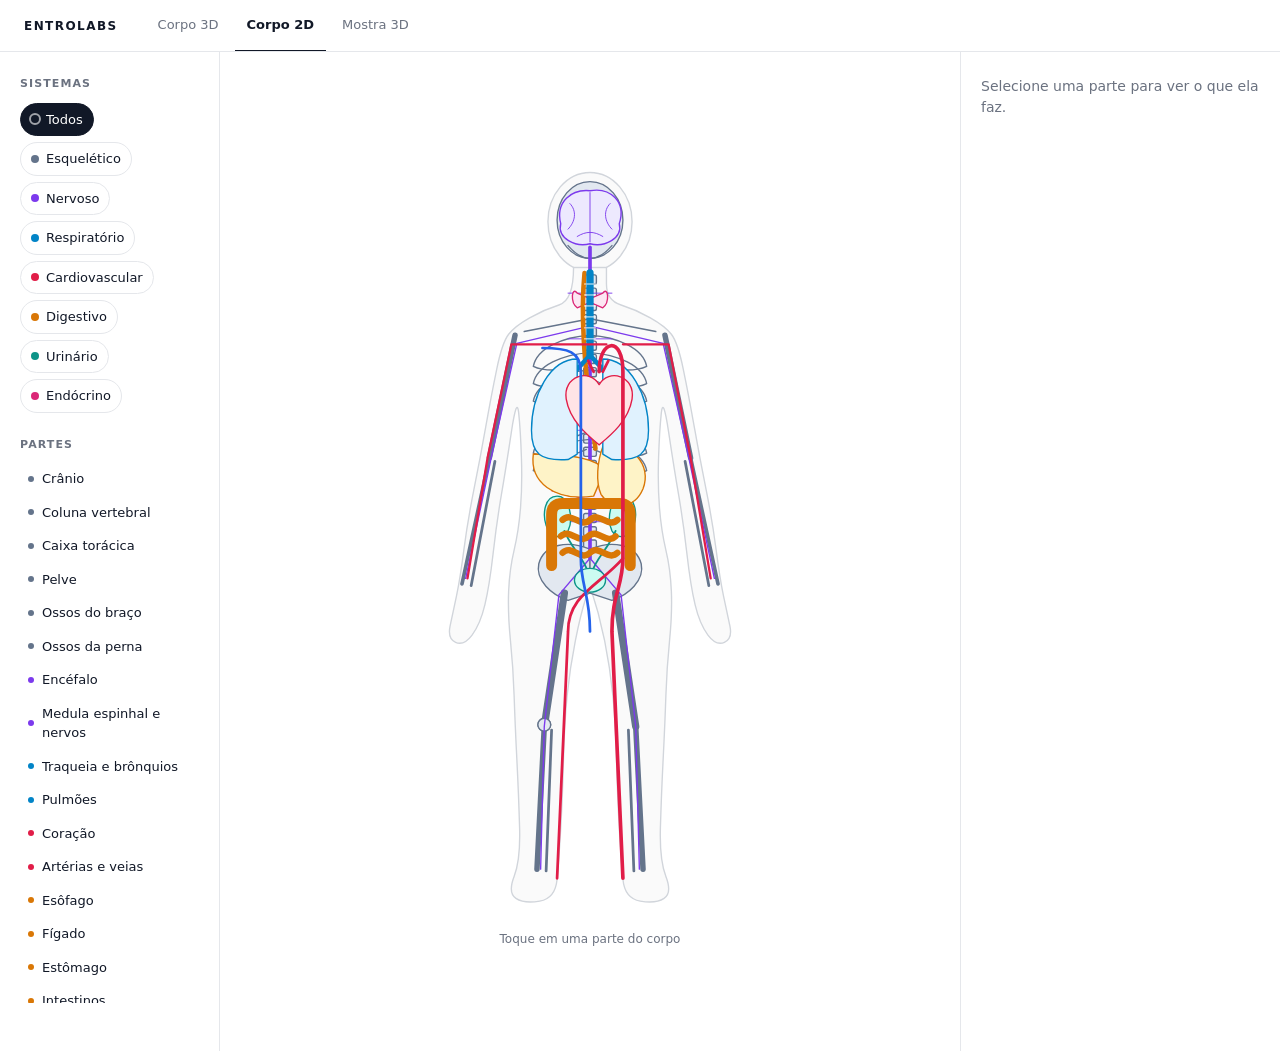
==== corpo2d.html @ a4e491c3 "Corpo 3D (Z-Anatomy) como aba inicial; 2D vira corpo2d.html Co-Authored-By: Claude Fable 5.1 <norepl" ====
<!doctype html>
<html lang="pt-BR">
<head>
<meta charset="utf-8">
<meta name="viewport" content="width=device-width, initial-scale=1, viewport-fit=cover">
<title>Corpo 2D — ENTROLABS</title>
<meta name="description" content="Experimentos interativos. Corpo humano: partes e sistemas.">
<meta name="theme-color" content="#ffffff">
<link rel="stylesheet" href="./shared.css">
</head>
<body>

<header class="top">
  <a class="brand" href="./">ENTROLABS</a>
  <nav class="tabs" aria-label="Experimentos">
    <a class="tab" href="./">Corpo 3D</a>
    <a class="tab on" href="./corpo2d.html" aria-current="page">Corpo 2D</a>
    <a class="tab" href="./mostra.html">Mostra 3D</a>
  </nav>
</header>

<main class="app">
  <aside class="side left">
    <h2>Sistemas</h2>
    <div class="chips" id="systems"></div>
    <h2>Partes</h2>
    <ul class="parts" id="parts"></ul>
  </aside>

  <section class="stage">
    <div class="figure" id="figure"></div>
    <div class="hint" id="hint">Toque em uma parte do corpo</div>
  </section>

  <aside class="side right" id="info">
    <div class="info-empty">Selecione uma parte para ver o que ela faz.</div>
  </aside>
</main>

<script type="module" src="./corpo.js"></script>
</body>
</html>
---- shared.css ----
:root {
  --text: #111827;
  --muted: #6b7280;
  --line: #e5e7eb;
  --soft: #f3f4f6;
  --bg: #ffffff;
  --accent: #111827;
  color-scheme: light;
}
* { box-sizing: border-box; }
html, body { margin: 0; background: var(--bg); color: var(--text); }
body { font: 15px/1.5 Inter, system-ui, -apple-system, "Segoe UI", Roboto, sans-serif; -webkit-font-smoothing: antialiased; }
a { color: inherit; text-decoration: none; }
h1, h2, h3, p { margin: 0; }

/* ---- topo com abas ---- */
.top {
  display: flex; align-items: center; gap: 28px; padding: 0 24px; height: 52px;
  border-bottom: 1px solid var(--line); background: var(--bg); position: sticky; top: 0; z-index: 5;
}
.brand { font-weight: 700; letter-spacing: .12em; font-size: 12px; }
.tabs { display: flex; gap: 4px; height: 100%; overflow-x: auto; scrollbar-width: none; }
.tabs::-webkit-scrollbar { display: none; }
.tab {
  display: flex; align-items: center; padding: 0 12px; font-size: 13px; color: var(--muted);
  border-bottom: 2px solid transparent; white-space: nowrap; margin-bottom: -1px;
}
.tab:hover { color: var(--text); }
.tab.on { color: var(--text); border-bottom-color: var(--text); font-weight: 600; }

/* ---- layout ---- */
.app {
  display: grid; grid-template-columns: 220px 1fr 320px; gap: 0;
  min-height: calc(100dvh - 52px);
}
.app > * { min-width: 0; }
.side { padding: 24px 20px; }
.side.left { border-right: 1px solid var(--line); }
.side.right { border-left: 1px solid var(--line); }
.side h2 { font-size: 11px; font-weight: 600; letter-spacing: .1em; text-transform: uppercase; color: var(--muted); margin: 0 0 10px; }
.side h2 + * { margin-bottom: 24px; }

.chips { display: flex; flex-wrap: wrap; gap: 6px; }
.chip {
  display: inline-flex; align-items: center; gap: 7px; padding: 6px 10px; border-radius: 999px;
  border: 1px solid var(--line); background: var(--bg); font: inherit; font-size: 13px; color: var(--text); cursor: pointer;
}
.chip .dot { width: 8px; height: 8px; border-radius: 50%; background: var(--c, #111); }
.chip:hover { border-color: #9ca3af; }
.chip.on { background: var(--text); color: #fff; border-color: var(--text); }
.chip.on .dot { outline: 2px solid rgba(255,255,255,.6); }

.parts { list-style: none; margin: 0; padding: 0; display: flex; flex-direction: column; gap: 2px; max-height: 60vh; overflow: auto; }
.parts li button {
  width: 100%; text-align: left; padding: 6px 8px; border: 0; background: none; font: inherit; font-size: 13px;
  border-radius: 6px; color: var(--text); cursor: pointer; display: flex; align-items: center; gap: 8px;
}
.parts li button .dot { width: 6px; height: 6px; border-radius: 50%; background: var(--c); flex: none; }
.parts li button:hover { background: var(--soft); }
.parts li button.on { background: var(--soft); font-weight: 600; }

.stage { display: flex; flex-direction: column; align-items: center; justify-content: center; padding: 16px; position: relative; }
.figure { width: 100%; max-width: 420px; height: calc(100dvh - 52px - 80px); max-height: 860px; }
.figure svg { width: 100%; height: 100%; display: block; }
.hint { font-size: 12px; color: var(--muted); margin-top: 6px; }

/* ---- svg ---- */
.body-outline { fill: #fafafa; stroke: #d1d5db; stroke-width: 1.5; }
.part { cursor: pointer; transition: opacity .15s ease; }
.part .shape { stroke-width: 1.5; stroke-linejoin: round; stroke-linecap: round; }
.part:hover .shape, .part.on .shape { stroke-width: 2.5; filter: drop-shadow(0 1px 2px rgba(0,0,0,.15)); }
.part.dim { opacity: .18; }
.part.hidden { display: none; }
.label { font: 600 11px Inter, system-ui, sans-serif; fill: var(--text); pointer-events: none; }
.label-bg { fill: #fff; stroke: var(--line); }

/* ---- painel de informação ---- */
.info-empty { color: var(--muted); font-size: 14px; }
.info .sys { display: inline-flex; align-items: center; gap: 7px; font-size: 11px; text-transform: uppercase; letter-spacing: .1em; color: var(--muted); font-weight: 600; margin-bottom: 8px; }
.info .sys .dot { width: 8px; height: 8px; border-radius: 50%; background: var(--c); }
.info h3 { font-size: 22px; font-weight: 700; letter-spacing: -.01em; margin-bottom: 12px; }
.info p { font-size: 14px; color: #374151; margin-bottom: 12px; }
.info .fact { border-top: 1px solid var(--line); padding-top: 12px; font-size: 13px; color: var(--muted); }
.info .fact b { color: var(--text); font-weight: 600; }
.info .num { display: grid; grid-template-columns: 1fr 1fr; gap: 8px; margin-bottom: 14px; }
.info .num div { border: 1px solid var(--line); border-radius: 8px; padding: 8px 10px; }
.info .num .k { font-size: 11px; color: var(--muted); }
.info .num .v { font-size: 15px; font-weight: 600; }

/* ---- mobile ---- */
@media (max-width: 900px) {
  .top { padding: 0 16px; gap: 16px; }
  .app { grid-template-columns: 1fr; min-height: 0; }
  .side.left { border-right: 0; border-bottom: 1px solid var(--line); padding: 12px 16px; }
  .side.left h2:first-child { display: none; }
  .side.left .parts, .side.left h2 { display: none; }
  .chips { flex-wrap: nowrap; overflow-x: auto; scrollbar-width: none; padding-bottom: 2px; margin-bottom: 0 !important; max-width: 100%; }
  .figure { max-width: 100%; }
  .chips::-webkit-scrollbar { display: none; }
  .chip { flex: none; }
  .stage { padding: 8px 8px 0; }
  .figure { height: min(62vh, 560px); }
  .side.right { border-left: 0; border-top: 1px solid var(--line); padding: 16px; min-height: 120px; }
  .info h3 { font-size: 19px; }
}
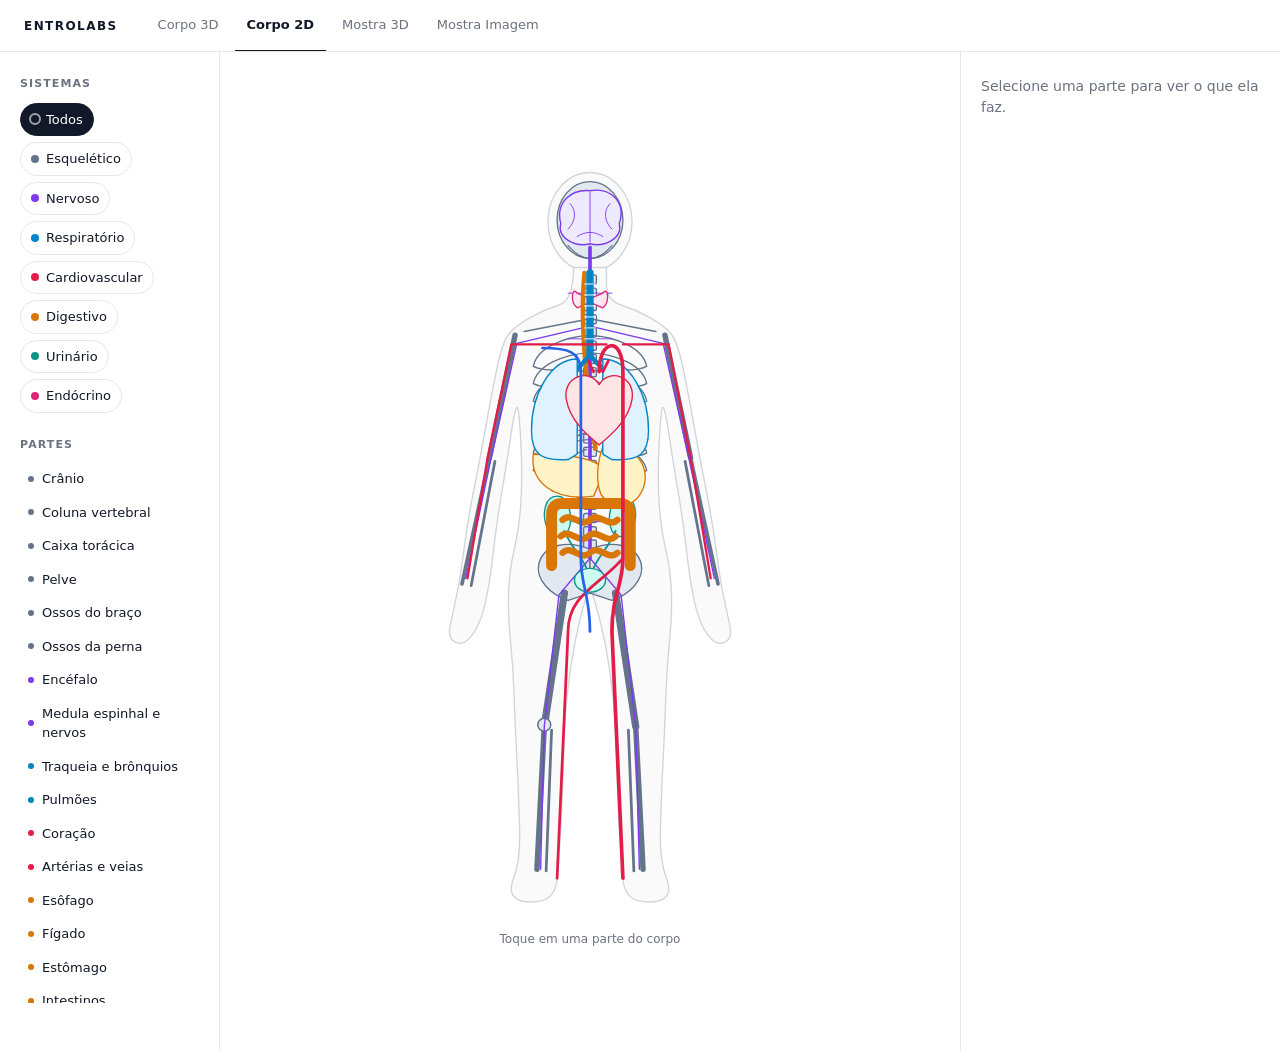
==== commit ce4cfe6d: "Mostra Imagem: aba comparativa de visualizadores de exames + visualizador próprio (TC de crânio e RX" ====
--- a/corpo2d.html
+++ b/corpo2d.html
@@ -16,6 +16,7 @@
     <a class="tab" href="./">Corpo 3D</a>
     <a class="tab on" href="./corpo2d.html" aria-current="page">Corpo 2D</a>
     <a class="tab" href="./mostra.html">Mostra 3D</a>
+    <a class="tab" href="./mostra-imagem.html">Mostra Imagem</a>
   </nav>
 </header>
 
